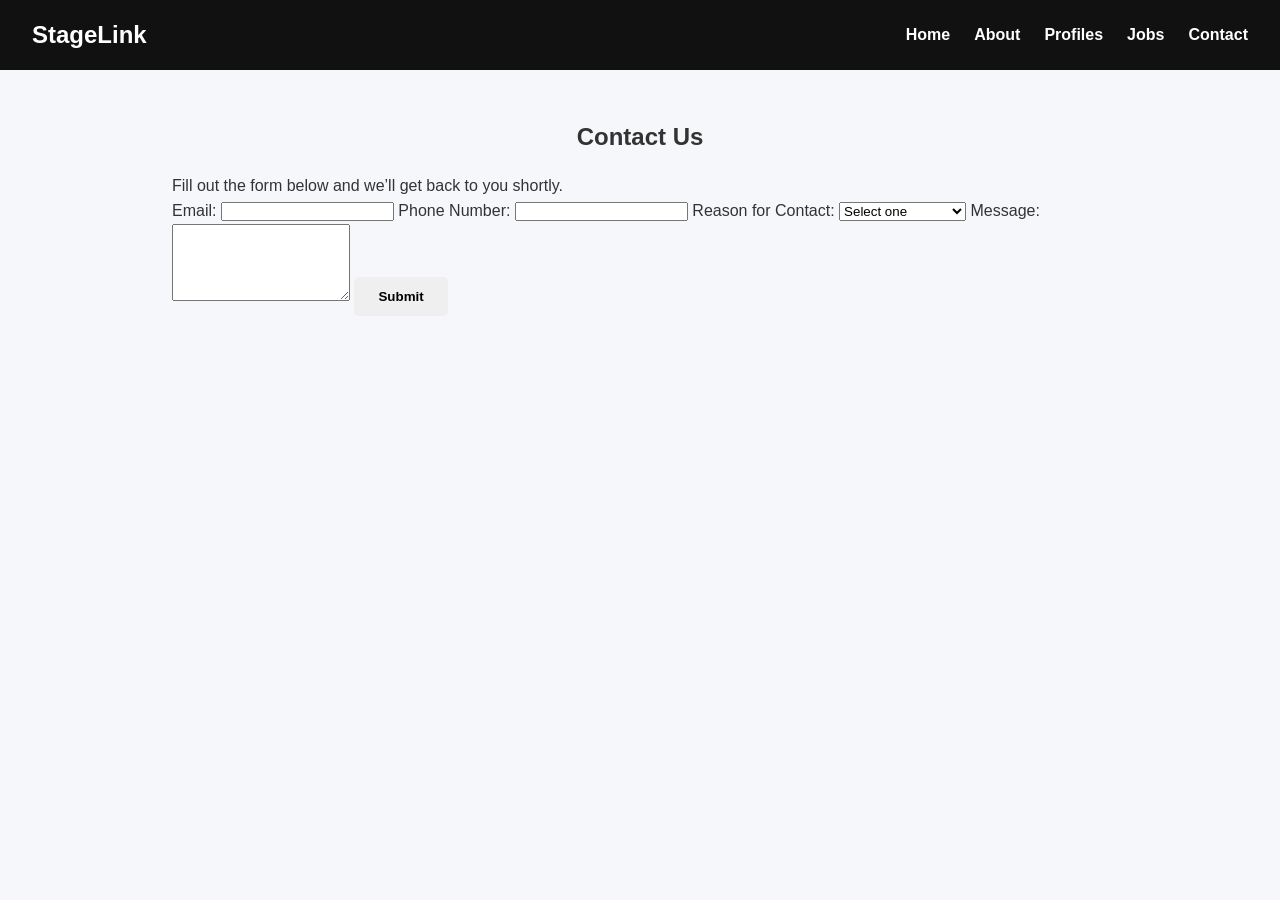
==== contact.html @ 8f8422c0 "update contact" ====
<!DOCTYPE html>
<html lang="en">
<head>
    <meta charset="UTF-8">
    <meta name="viewport" content="width=device-width, initial-scale=1.0">
    <title>Contact | StageLink</title>
    <link rel="stylesheet" href="style.css">
</head>
<body>

    <!-- NAVBAR -->
    <header>
        <nav aria-label="Main Navigation">
            <h1>StageLink</h1>
            <ul>
                <li><a href="index.html">Home</a></li>
                <li><a href="index.html#about">About</a></li>
                <li><a href="index.html#profiles">Profiles</a></li>
                <li><a href="index.html#jobs">Jobs</a></li>
                <li><a href="contact.html">Contact</a></li>
            </ul>
        </nav>
    </header>

    <!-- CONTACT PAGE CONTENT -->
    <main>
        <section id="contact-page">
            <h2>Contact Us</h2>
            <p>Fill out the form below and we’ll get back to you shortly.</p>

            <form id="contactForm">

                <label>Email:</label>
                <input type="email" name="email" required>

                <label>Phone Number:</label>
                <input type="tel" name="phone" required>

                <label>Reason for Contact:</label>
                <select name="reason" required>
                    <option value="">Select one</option>
                    <option value="booking">Booking Inquiry</option>
                    <option value="jobs">Job Opportunity</option>
                    <option value="general">General Question</option>
                </select>

                <label>Message:</label>
                <textarea name="message" rows="5" required></textarea>

                <button type="submit">Submit</button>
            </form>

            <p id="confirmationMessage" style="display:none;">
                Thank you! We will get back to you shortly.
            </p>

        </section>
    </main>

    <!-- SCRIPT -->
    <script src="script.js"></script>

</body>
</html>
---- style.css ----
/* =========================
   RESET
========================= */
* {
    margin: 0;
    padding: 0;
    box-sizing: border-box;
}

/* =========================
   GLOBAL STYLES
========================= */
body {
    font-family: Arial, Helvetica, sans-serif;
    line-height: 1.6;
    background-color: #f5f7fa;
    color: #333;
}

/* Typography */
h1, h2, h3 {
    font-weight: 600;
}

/* Links & Buttons (shared behavior) */
a {
    text-decoration: none;
    transition: 0.2s ease;
}

button {
    padding: 0.75rem 1.5rem;
    border: none;
    font-weight: bold;
    cursor: pointer;
    border-radius: 5px;
    transition: 0.2s ease;
}

/* =========================
   NAVBAR
========================= */
header {
    background: #111;
    color: white;
    padding: 1rem 2rem;
}

nav {
    display: flex;
    justify-content: space-between;
    align-items: center;
}

/* Navigation list */
nav ul {
    list-style: none;
    display: flex;
    gap: 1.5rem;
}

nav a {
    color: white;
    font-weight: bold;
}

nav a:hover {
    color: #1db954;
}

/* =========================
   HERO SECTION
========================= */
#hero {
    text-align: center;
    padding: 4rem 2rem;
    background: linear-gradient(to right, #1db954, #191414);
    color: white;
}

#hero h2 {
    font-size: 2.5rem;
    margin-bottom: 1rem;
}

#hero button {
    margin-top: 1rem;
    background: white;
    color: #111;
}

#hero button:hover {
    background: #ddd;
}

/* =========================
   GENERAL SECTIONS
========================= */
section {
    padding: 3rem 2rem;
    max-width: 1000px;
    margin: auto;
}

section h2 {
    margin-bottom: 1rem;
    text-align: center;
}

/* =========================
   CARDS (Profiles & Jobs)
========================= */
.profile-card,
.job-card {
    background: white;
    padding: 1.5rem;
    margin: 1rem 0;
    border-radius: 8px;
    box-shadow: 0 2px 8px rgba(0, 0, 0, 0.1);
    transition: 0.2s ease;
}

.profile-card:hover,
.job-card:hover {
    transform: translateY(-5px);
}

.profile-card h3,
.job-card h3 {
    margin-bottom: 0.5rem;
}

/* =========================
   CALL TO ACTION (CTA)
========================= */
#cta {
    text-align: center;
    background: #111;
    color: white;
    border-radius: 8px;
    padding: 3rem 2rem;
}

#cta button {
    margin-top: 1rem;
    background: #1db954;
    color: white;
}

#cta button:hover {
    background: #17a44a;
}

/* =========================
   CONTACT FORM (NEW)
========================= */
#contact {
    padding: 3rem 2rem;
    background: #222;
    color: white;
    text-align: center;
}

#contact h2 {
    margin-bottom: 1rem;
}

#contact p {
    margin-bottom: 1rem;
}

/* Form layout */
#contact form {
    max-width: 500px;
    margin: 1.5rem auto;
    display: flex;
    flex-direction: column;
}

/* Inputs */
#contact input,
#contact select,
#contact textarea {
    margin-bottom: 12px;
    padding: 10px;
    font-size: 1rem;
    border: none;
    border-radius: 5px;
}

/* Button */
#contact button {
    background: #1db954;
    color: white;
}

#contact button:hover {
    background: #17a44a;
}

/* Confirmation message */
#confirmationMessage {
    margin-top: 1rem;
    font-weight: bold;
    color: #1db954;
}

/* =========================
   FOOTER (GENERAL TEXT)
========================= */
footer p {
    margin-top: 1rem;
}

/* =========================
   RESPONSIVE DESIGN
========================= */
@media (max-width: 768px) {
    nav {
        flex-direction: column;
        gap: 1rem;
    }

    nav ul {
        flex-direction: column;
        align-items: center;
    }

    #hero h2 {
        font-size: 2rem;
    }

    section {
        padding: 2rem 1rem;
    }
}
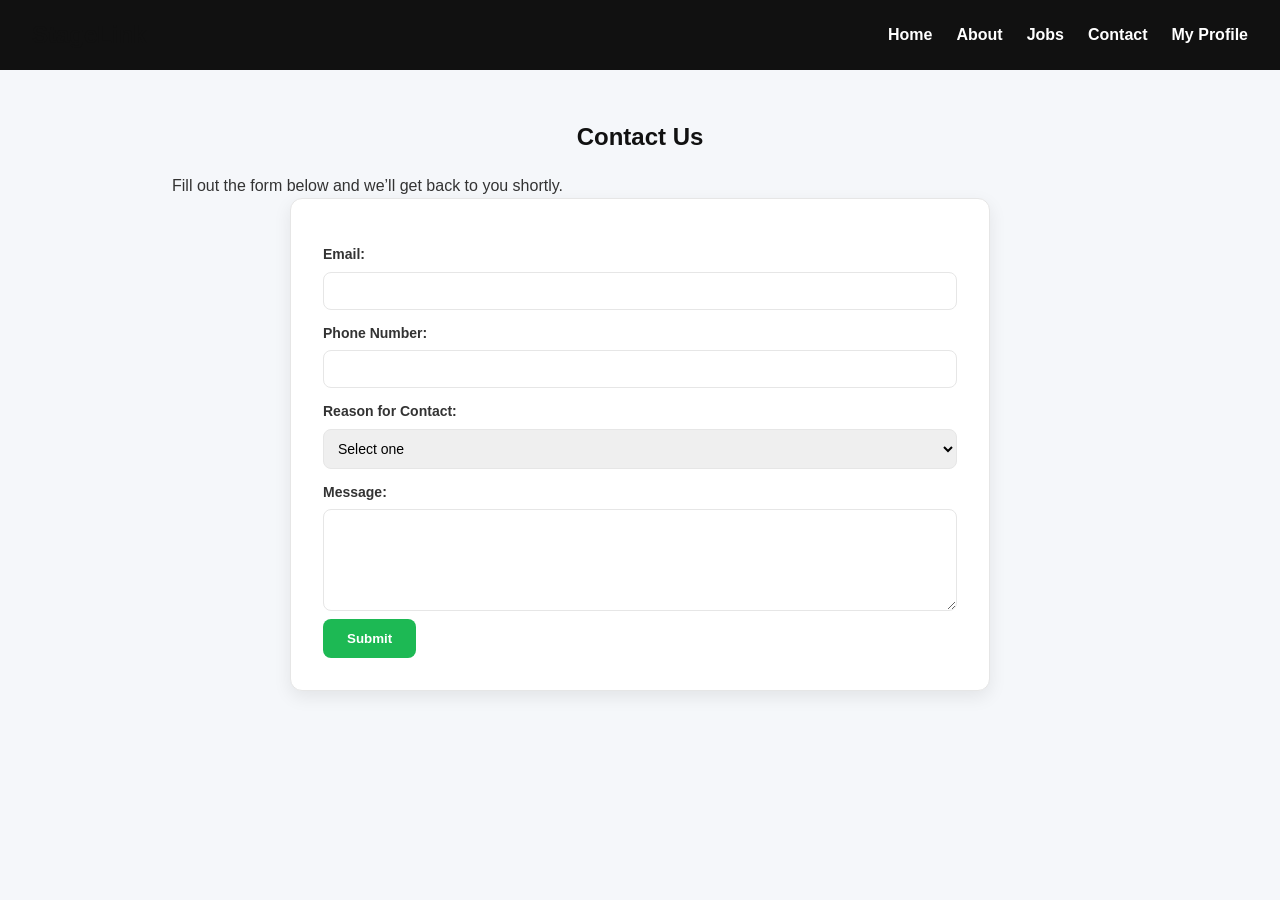
==== commit 1b6a1893: "." ====
--- a/contact.html
+++ b/contact.html
@@ -13,11 +13,12 @@
         <nav aria-label="Main Navigation">
             <h1>StageLink</h1>
             <ul>
+
                 <li><a href="index.html">Home</a></li>
-                <li><a href="index.html#about">About</a></li>
-                <li><a href="index.html#profiles">Profiles</a></li>
-                <li><a href="index.html#jobs">Jobs</a></li>
+                <li><a href="README.md">About</a></li>
+                <li><a href="jobs.html">Jobs</a></li>
                 <li><a href="contact.html">Contact</a></li>
+                <li><a href="myprofile.html">My Profile</a></li>
             </ul>
         </nav>
     </header>
--- a/style.css
+++ b/style.css
@@ -8,40 +8,65 @@
 }
 
 /* =========================
+   THEME VARIABLES
+========================= */
+:root {
+    --primary: #1db954;         /* Spotify-style green (your brand base) */
+    --primary-dark: #17a44a;
+    --dark: #111;
+    --bg: #f5f7fa;
+    --card: #ffffff;
+    --text: #333;
+    --muted: #666;
+    --border: #e6e6e6;
+}
+
+/* =========================
    GLOBAL STYLES
 ========================= */
 body {
     font-family: Arial, Helvetica, sans-serif;
     line-height: 1.6;
-    background-color: #f5f7fa;
-    color: #333;
+    background-color: var(--bg);
+    color: var(--text);
 }
 
 /* Typography */
 h1, h2, h3 {
     font-weight: 600;
-}
-
-/* Links & Buttons (shared behavior) */
+    color: var(--dark);
+}
+
+/* Links */
 a {
     text-decoration: none;
     transition: 0.2s ease;
 }
 
+/* =========================
+   BUTTONS (GLOBAL)
+========================= */
 button {
     padding: 0.75rem 1.5rem;
     border: none;
     font-weight: bold;
     cursor: pointer;
-    border-radius: 5px;
+    border-radius: 8px;
     transition: 0.2s ease;
+    background: var(--primary);
+    color: white;
+}
+
+button:hover {
+    background: var(--primary-dark);
+    transform: translateY(-2px);
 }
 
 /* =========================
    NAVBAR
 ========================= */
 header {
-    background: #111;
+    background: var(--dark);
     color: white;
     padding: 1rem 2rem;
 }
@@ -52,7 +77,6 @@
     align-items: center;
 }
 
-/* Navigation list */
 nav ul {
     list-style: none;
     display: flex;
@@ -65,36 +89,41 @@
 }
 
 nav a:hover {
-    color: #1db954;
-}
-
-/* =========================
-   HERO SECTION
+    color: var(--primary);
+}
+
+/* =========================
+   HERO
 ========================= */
 #hero {
     text-align: center;
-    padding: 4rem 2rem;
-    background: linear-gradient(to right, #1db954, #191414);
+    padding: 5rem 2rem;
+    background: linear-gradient(135deg, var(--primary), #0f3d25);
     color: white;
 }
 
 #hero h2 {
-    font-size: 2.5rem;
+    font-size: 2.6rem;
     margin-bottom: 1rem;
 }
 
+#hero p {
+    max-width: 700px;
+    margin: auto;
+}
+
 #hero button {
-    margin-top: 1rem;
+    margin-top: 1.5rem;
     background: white;
-    color: #111;
+    color: var(--dark);
 }
 
 #hero button:hover {
-    background: #ddd;
-}
-
-/* =========================
-   GENERAL SECTIONS
+    background: #eaeaea;
+}
+
+/* =========================
+   SECTIONS
 ========================= */
 section {
     padding: 3rem 2rem;
@@ -108,15 +137,17 @@
 }
 
 /* =========================
-   CARDS (Profiles & Jobs)
+   CARDS (PROFILES + JOBS + RESUME)
 ========================= */
 .profile-card,
-.job-card {
-    background: white;
+.job-card,
+.resume-card {
+    background: var(--card);
     padding: 1.5rem;
     margin: 1rem 0;
-    border-radius: 8px;
-    box-shadow: 0 2px 8px rgba(0, 0, 0, 0.1);
+    border-radius: 12px;
+    box-shadow: 0 6px 18px rgba(0,0,0,0.08);
+    border: 1px solid var(--border);
     transition: 0.2s ease;
 }
 
@@ -125,95 +156,132 @@
     transform: translateY(-5px);
 }
 
+/* Job title spacing */
 .profile-card h3,
 .job-card h3 {
     margin-bottom: 0.5rem;
 }
 
 /* =========================
-   CALL TO ACTION (CTA)
+   JOB FILTERS
+========================= */
+.filters {
+    display: flex;
+    gap: 1rem;
+    justify-content: center;
+    margin-bottom: 2rem;
+    flex-wrap: wrap;
+}
+
+select {
+    padding: 0.6rem;
+    border-radius: 8px;
+    border: 1px solid var(--border);
+}
+
+/* =========================
+   RESUME BUILDER FORM
+========================= */
+form {
+    background: var(--card);
+    padding: 2rem;
+    border-radius: 12px;
+    box-shadow: 0 6px 18px rgba(0,0,0,0.08);
+    border: 1px solid var(--border);
+    max-width: 700px;
+    margin: auto;
+}
+
+label {
+    display: block;
+    margin-top: 12px;
+    font-weight: bold;
+    font-size: 14px;
+}
+
+input,
+textarea,
+select {
+    width: 100%;
+    padding: 10px;
+    margin-top: 6px;
+    border-radius: 8px;
+    border: 1px solid var(--border);
+    font-size: 14px;
+}
+
+input:focus,
+textarea:focus,
+select:focus {
+    outline: none;
+    border-color: var(--primary);
+    box-shadow: 0 0 0 3px rgba(29,185,84,0.15);
+}
+
+/* Resume output */
+#resumeOutput {
+    margin-top: 2rem;
+}
+
+/* =========================
+   CTA
 ========================= */
 #cta {
     text-align: center;
-    background: #111;
-    color: white;
-    border-radius: 8px;
+    background: var(--dark);
+    color: white;
+    border-radius: 12px;
     padding: 3rem 2rem;
 }
 
 #cta button {
     margin-top: 1rem;
-    background: #1db954;
-    color: white;
-}
-
-#cta button:hover {
-    background: #17a44a;
-}
-
-/* =========================
-   CONTACT FORM (NEW)
+}
+
+/* =========================
+   CONTACT FORM
 ========================= */
 #contact {
     padding: 3rem 2rem;
-    background: #222;
-    color: white;
-    text-align: center;
-}
-
-#contact h2 {
-    margin-bottom: 1rem;
-}
-
-#contact p {
-    margin-bottom: 1rem;
-}
-
-/* Form layout */
+    background: var(--dark);
+    color: white;
+    text-align: center;
+    border-radius: 12px;
+}
+
 #contact form {
     max-width: 500px;
-    margin: 1.5rem auto;
+    margin: auto;
     display: flex;
     flex-direction: column;
 }
 
-/* Inputs */
 #contact input,
-#contact select,
-#contact textarea {
+#contact textarea,
+#contact select {
     margin-bottom: 12px;
     padding: 10px;
-    font-size: 1rem;
+    border-radius: 8px;
     border: none;
-    border-radius: 5px;
-}
-
-/* Button */
-#contact button {
-    background: #1db954;
-    color: white;
-}
-
-#contact button:hover {
-    background: #17a44a;
-}
-
-/* Confirmation message */
+}
+
 #confirmationMessage {
     margin-top: 1rem;
     font-weight: bold;
-    color: #1db954;
-}
-
-/* =========================
-   FOOTER (GENERAL TEXT)
-========================= */
-footer p {
-    margin-top: 1rem;
-}
-
-/* =========================
-   RESPONSIVE DESIGN
+    color: var(--primary);
+}
+
+/* =========================
+   FOOTER
+========================= */
+footer {
+    text-align: center;
+    padding: 2rem;
+    color: var(--muted);
+}
+
+/* =========================
+   RESPONSIVE
 ========================= */
 @media (max-width: 768px) {
     nav {
@@ -229,8 +297,4 @@
     #hero h2 {
         font-size: 2rem;
     }
-
-    section {
-        padding: 2rem 1rem;
-    }
 }
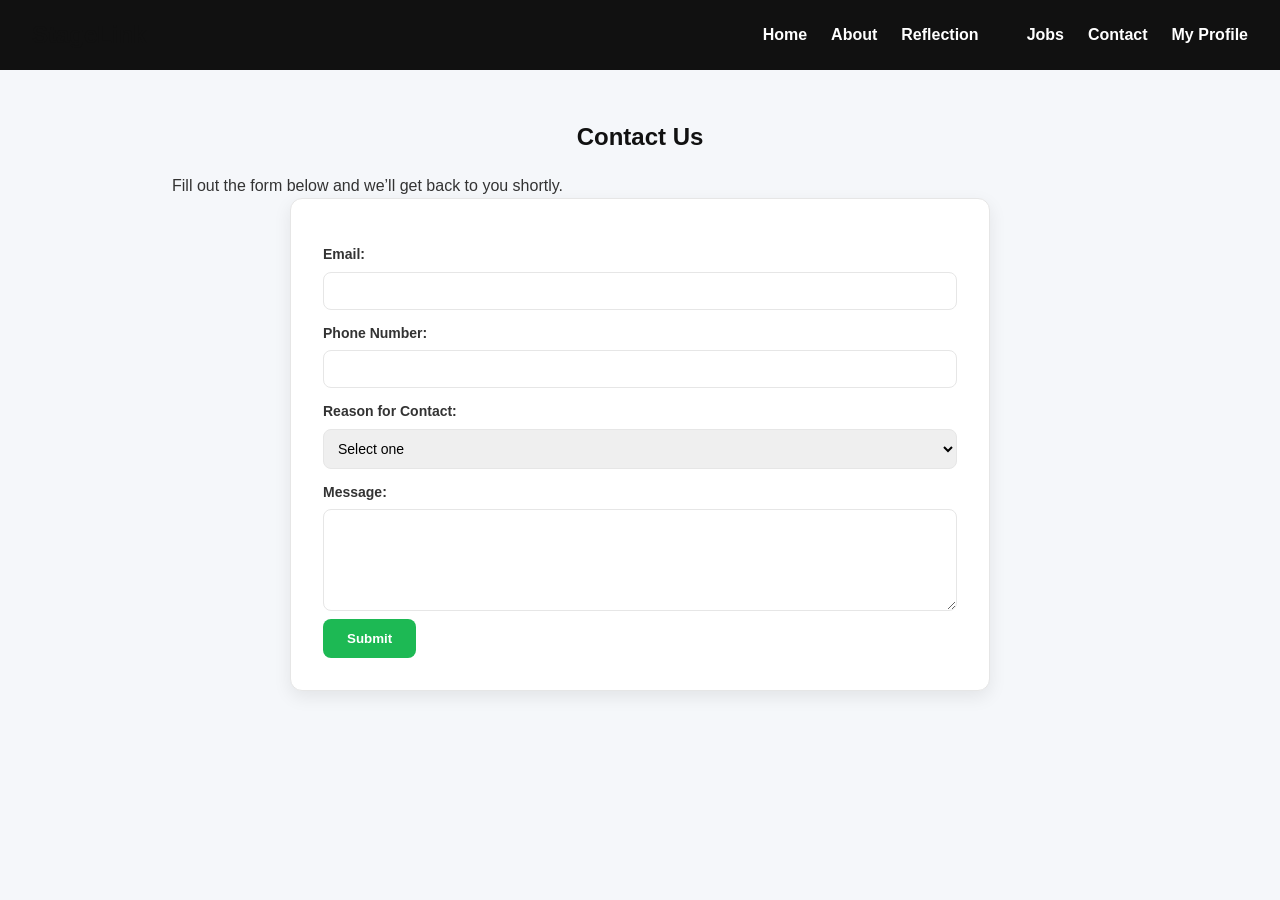
==== commit d3a80b88: "v" ====
--- a/contact.html
+++ b/contact.html
@@ -13,9 +13,9 @@
         <nav aria-label="Main Navigation">
             <h1>StageLink</h1>
             <ul>
-
                 <li><a href="index.html">Home</a></li>
                 <li><a href="README.md">About</a></li>
+                <li><a href="REFLECTION.md">Reflection</a><li>
                 <li><a href="jobs.html">Jobs</a></li>
                 <li><a href="contact.html">Contact</a></li>
                 <li><a href="myprofile.html">My Profile</a></li>
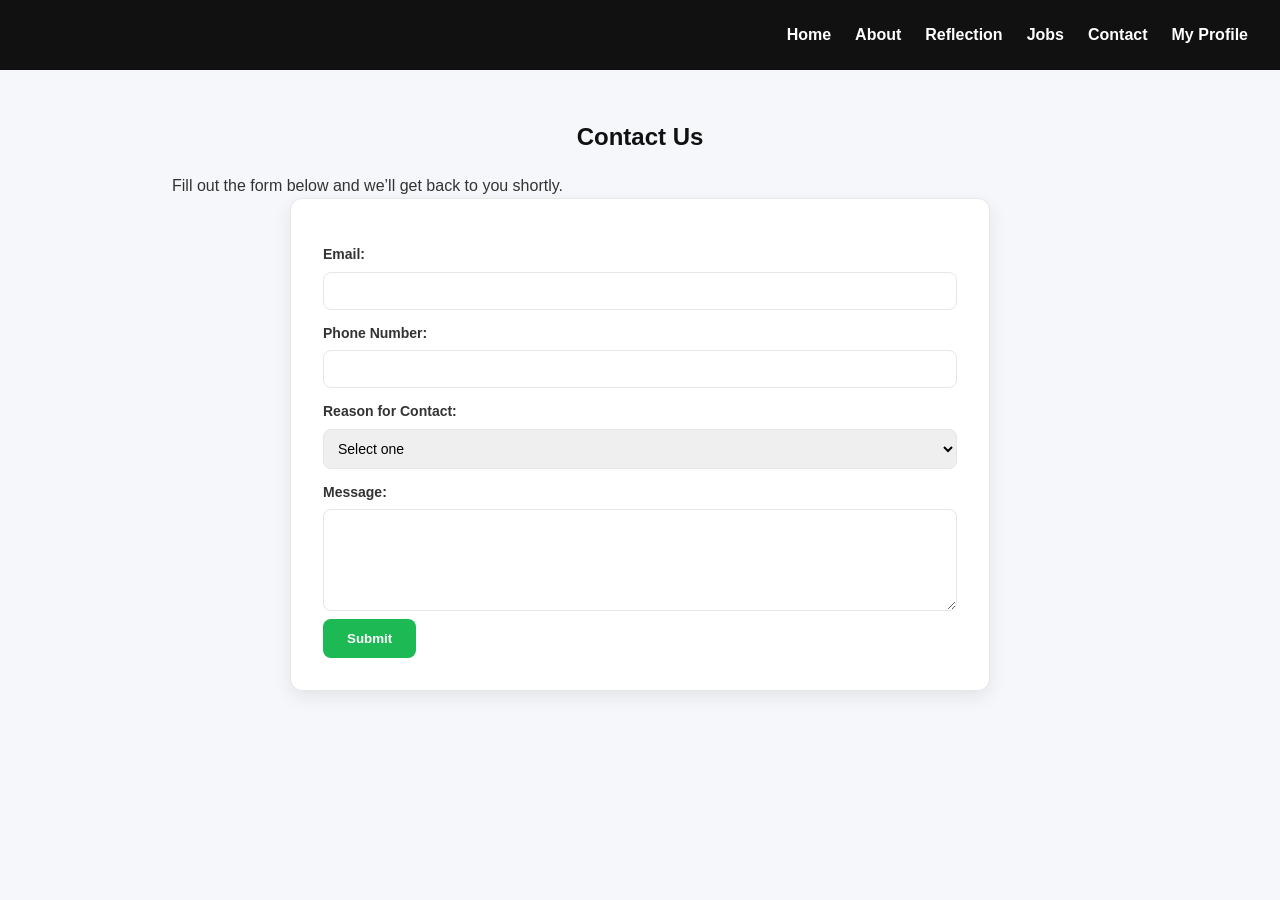
==== commit b7b1207d: "v" ====
--- a/contact.html
+++ b/contact.html
@@ -13,12 +13,12 @@
         <nav aria-label="Main Navigation">
             <h1>StageLink</h1>
             <ul>
-                <li><a href="index.html">Home</a></li>
-                <li><a href="README.md">About</a></li>
-                <li><a href="REFLECTION.md">Reflection</a><li>
-                <li><a href="jobs.html">Jobs</a></li>
-                <li><a href="contact.html">Contact</a></li>
-                <li><a href="myprofile.html">My Profile</a></li>
+            <li><a href="index.html">Home</a></li>
+            <li><a href="about.html">About</a></li>
+            <li><a href="reflection.html">Reflection</a></li>
+            <li><a href="jobs.html">Jobs</a></li>
+            <li><a href="contact.html">Contact</a></li>
+            <li><a href="myprofile.html">My Profile</a></li>
             </ul>
         </nav>
     </header>
--- a/style.css
+++ b/style.css
@@ -297,4 +297,247 @@
     #hero h2 {
         font-size: 2rem;
     }
+}
+
+/* =========================
+   JOBS HERO
+========================= */
+.jobs-hero {
+    background: linear-gradient(
+        rgba(0,0,0,0.7),
+        rgba(0,0,0,0.7)
+    ),
+    url('https://images.unsplash.com/photo-1501386761578-eac5c94b800a?q=80&w=1600&auto=format&fit=crop');
+
+    background-size: cover;
+    background-position: center;
+
+    color: white;
+    text-align: center;
+
+    padding: 6rem 2rem;
+    border-radius: 16px;
+
+    margin: 2rem auto;
+    max-width: 1200px;
+}
+
+.hero-content h2 {
+    font-size: 3rem;
+    margin-bottom: 1rem;
+    color: white;
+}
+
+.hero-content p {
+    max-width: 700px;
+    margin: auto;
+    font-size: 1.1rem;
+    margin-bottom: 2rem;
+    color: #ddd;
+}
+
+.hero-btn {
+    display: inline-block;
+    background: var(--primary);
+    color: white;
+    padding: 0.9rem 1.8rem;
+    border-radius: 8px;
+    font-weight: bold;
+}
+
+.hero-btn:hover {
+    background: var(--primary-dark);
+    transform: translateY(-2px);
+}
+
+/* =========================
+   JOB FILTERS
+========================= */
+.job-filters {
+    text-align: center;
+}
+
+.filter-container {
+    display: flex;
+    gap: 1rem;
+    justify-content: center;
+    flex-wrap: wrap;
+    margin-top: 2rem;
+}
+
+.filter-container input,
+.filter-container select {
+    width: 220px;
+}
+
+/* =========================
+   JOBS SECTION
+========================= */
+.jobs-section h2 {
+    margin-bottom: 2rem;
+}
+
+.jobs-container {
+    display: grid;
+    grid-template-columns: repeat(auto-fit, minmax(280px, 1fr));
+    gap: 2rem;
+}
+
+/* =========================
+   JOB CARD
+========================= */
+.job-card {
+    position: relative;
+    overflow: hidden;
+}
+
+.job-card:hover {
+    transform: translateY(-8px);
+    box-shadow: 0 12px 30px rgba(0,0,0,0.15);
+}
+
+/* Job category tag */
+.job-tag {
+    display: inline-block;
+    background: var(--primary);
+    color: white;
+
+    padding: 0.3rem 0.8rem;
+    border-radius: 20px;
+
+    font-size: 0.8rem;
+    font-weight: bold;
+
+    margin-bottom: 1rem;
+}
+
+.company-name {
+    color: var(--primary);
+    font-weight: bold;
+    margin-bottom: 0.3rem;
+}
+
+.job-location {
+    color: var(--muted);
+    margin-bottom: 1rem;
+    font-size: 0.95rem;
+}
+
+.job-description {
+    margin-bottom: 1.5rem;
+}
+
+/* =========================
+   BENEFITS SECTION
+========================= */
+.why-section {
+    text-align: center;
+}
+
+.benefits-container {
+    display: grid;
+    grid-template-columns: repeat(auto-fit, minmax(250px, 1fr));
+    gap: 2rem;
+
+    margin-top: 2rem;
+}
+
+.benefit-card {
+    background: var(--card);
+
+    padding: 2rem;
+
+    border-radius: 12px;
+
+    box-shadow: 0 6px 18px rgba(0,0,0,0.08);
+
+    border: 1px solid var(--border);
+
+    transition: 0.2s ease;
+}
+
+.benefit-card:hover {
+    transform: translateY(-5px);
+}
+
+.benefit-card h3 {
+    margin-bottom: 1rem;
+    color: var(--primary);
+}
+
+/* =========================
+   CTA SECTION
+========================= */
+.cta-section {
+    background: linear-gradient(
+        135deg,
+        var(--primary),
+        #0f3d25
+    );
+
+    color: white;
+
+    text-align: center;
+
+    padding: 4rem 2rem;
+
+    border-radius: 16px;
+
+    margin-bottom: 3rem;
+}
+
+.cta-section h2 {
+    color: white;
+    margin-bottom: 1rem;
+}
+
+.cta-section p {
+    margin-bottom: 2rem;
+}
+
+.cta-btn {
+    display: inline-block;
+
+    background: white;
+    color: var(--dark);
+
+    padding: 0.9rem 1.8rem;
+
+    border-radius: 8px;
+
+    font-weight: bold;
+}
+
+.cta-btn:hover {
+    background: #eaeaea;
+}
+
+/* =========================
+   RESPONSIVE
+========================= */
+@media (max-width: 768px) {
+
+    .hero-content h2 {
+        font-size: 2.2rem;
+    }
+
+    .filter-container {
+        flex-direction: column;
+        align-items: center;
+    }
+
+    .filter-container input,
+    .filter-container select,
+    .filter-container button {
+        width: 100%;
+        max-width: 320px;
+    }
+
+    .jobs-container {
+        grid-template-columns: 1fr;
+    }
+
+    .benefits-container {
+        grid-template-columns: 1fr;
+    }
 }
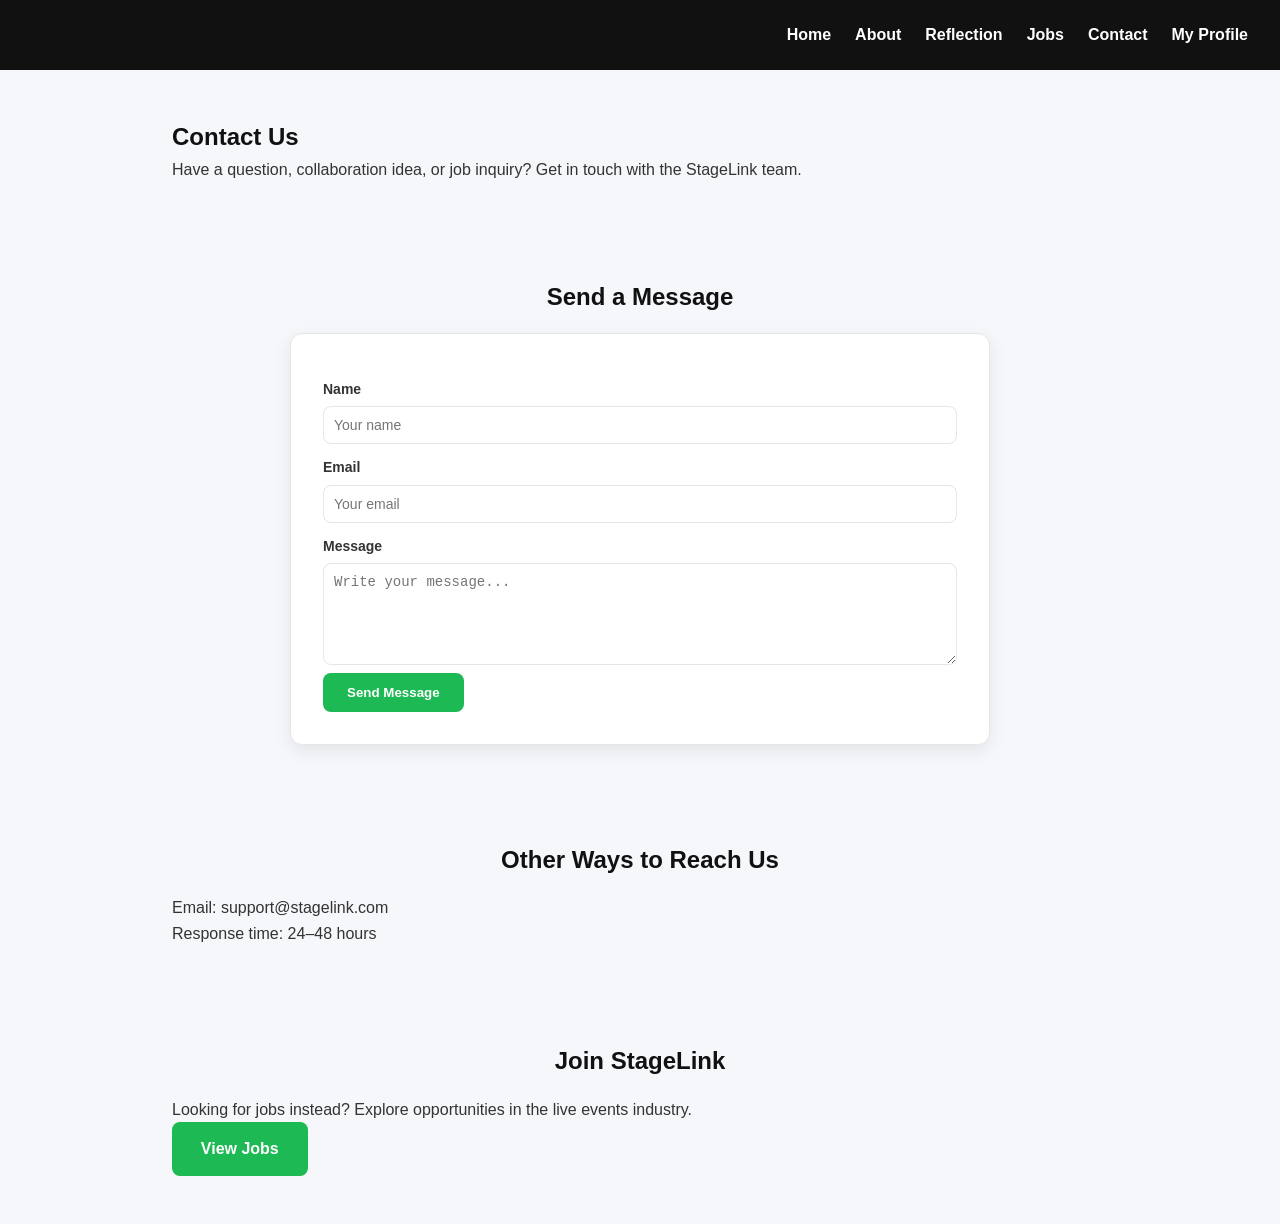
==== commit 4f7262fb: "g" ====
--- a/contact.html
+++ b/contact.html
@@ -14,7 +14,7 @@
             <h1>StageLink</h1>
             <ul>
             <li><a href="index.html">Home</a></li>
-            <li><a href="about.html">About</a></li>
+            <li><a href="readme.html">About</a></li>
             <li><a href="reflection.html">Reflection</a></li>
             <li><a href="jobs.html">Jobs</a></li>
             <li><a href="contact.html">Contact</a></li>
@@ -23,43 +23,47 @@
         </nav>
     </header>
 
-    <!-- CONTACT PAGE CONTENT -->
-    <main>
-        <section id="contact-page">
-            <h2>Contact Us</h2>
-            <p>Fill out the form below and we’ll get back to you shortly.</p>
+<main>
 
-            <form id="contactForm">
+<!-- HERO -->
+<section class="page-hero">
+    <h1>Contact Us</h1>
+    <p>Have a question, collaboration idea, or job inquiry? Get in touch with the StageLink team.</p>
+</section>
 
-                <label>Email:</label>
-                <input type="email" name="email" required>
+<!-- CONTACT FORM CARD -->
+<section class="card">
+    <h2>Send a Message</h2>
 
-                <label>Phone Number:</label>
-                <input type="tel" name="phone" required>
+    <form>
+        <label>Name</label>
+        <input type="text" placeholder="Your name">
 
-                <label>Reason for Contact:</label>
-                <select name="reason" required>
-                    <option value="">Select one</option>
-                    <option value="booking">Booking Inquiry</option>
-                    <option value="jobs">Job Opportunity</option>
-                    <option value="general">General Question</option>
-                </select>
+        <label>Email</label>
+        <input type="email" placeholder="Your email">
 
-                <label>Message:</label>
-                <textarea name="message" rows="5" required></textarea>
+        <label>Message</label>
+        <textarea rows="5" placeholder="Write your message..."></textarea>
 
-                <button type="submit">Submit</button>
-            </form>
+        <button type="submit">Send Message</button>
+    </form>
+</section>
 
-            <p id="confirmationMessage" style="display:none;">
-                Thank you! We will get back to you shortly.
-            </p>
+<!-- CONTACT INFO -->
+<section class="card">
+    <h2>Other Ways to Reach Us</h2>
+    <p>Email: support@stagelink.com</p>
+    <p>Response time: 24–48 hours</p>
+</section>
 
-        </section>
-    </main>
+<!-- CTA -->
+<section class="card">
+    <h2>Join StageLink</h2>
+    <p>Looking for jobs instead? Explore opportunities in the live events industry.</p>
+    <a class="hero-btn" href="jobs.html">View Jobs</a>
+</section>
 
-    <!-- SCRIPT -->
-    <script src="script.js"></script>
+</main>
 
 </body>
 </html>
--- a/style.css
+++ b/style.css
@@ -97,13 +97,19 @@
 ========================= */
 #hero {
     text-align: center;
-    padding: 5rem 2rem;
+    padding: 6rem 2rem;
     background: linear-gradient(135deg, var(--primary), #0f3d25);
-    color: white;
+    background-size: cover;
+    background-position: center;
+    color: white;
+
+    border-radius: 16px;
+    margin: 2rem auto;
+    max-width: 1100px;
 }
 
 #hero h2 {
-    font-size: 2.6rem;
+    font-size: 3rem;
     margin-bottom: 1rem;
 }
 
@@ -113,9 +119,12 @@
 }
 
 #hero button {
-    margin-top: 1.5rem;
+    display: inline-block;
+    background: var(--primary);
+    padding: 0.9rem 1.8rem;
+    border-radius: 8px;
     background: white;
-    color: var(--dark);
+    color: var(--dark); 
 }
 
 #hero button:hover {
@@ -239,38 +248,67 @@
 }
 
 /* =========================
-   CONTACT FORM
-========================= */
+   CONTACT PAGE (UPDATED SYSTEM)
+========================= */
+
+/* Remove dark full-page block feel */
 #contact {
-    padding: 3rem 2rem;
-    background: var(--dark);
-    color: white;
-    text-align: center;
-    border-radius: 12px;
-}
-
+    padding: 0;
+    background: transparent;
+    color: var(--text);
+}
+
+/* Form becomes a card like Jobs page */
 #contact form {
-    max-width: 500px;
+    background: var(--card);
+    max-width: 700px;
     margin: auto;
+
     display: flex;
     flex-direction: column;
-}
-
+
+    padding: 2rem;
+    border-radius: 12px;
+
+    box-shadow: 0 6px 18px rgba(0,0,0,0.08);
+    border: 1px solid var(--border);
+}
+
+/* Labels */
+#contact label {
+    font-weight: bold;
+    margin-top: 10px;
+}
+
+/* Inputs */
 #contact input,
 #contact textarea,
 #contact select {
     margin-bottom: 12px;
     padding: 10px;
-    border-radius: 8px;
-    border: none;
-}
-
+
+    border-radius: 8px;
+    border: 1px solid var(--border);
+
+    font-size: 14px;
+}
+
+/* Focus effect (matches your global style) */
+#contact input:focus,
+#contact textarea:focus,
+#contact select:focus {
+    outline: none;
+    border-color: var(--primary);
+    box-shadow: 0 0 0 3px rgba(29,185,84,0.15);
+}
+
+/* Confirmation message */
 #confirmationMessage {
     margin-top: 1rem;
     font-weight: bold;
     color: var(--primary);
-}
-
+    text-align: center;
+}
 /* =========================
    FOOTER
 ========================= */
@@ -304,7 +342,7 @@
 ========================= */
 .jobs-hero {
     background: linear-gradient(
-        rgba(0,0,0,0.7),
+        rgba(255, 253, 253, 0.7),
         rgba(0,0,0,0.7)
     ),
     url('https://images.unsplash.com/photo-1501386761578-eac5c94b800a?q=80&w=1600&auto=format&fit=crop');
